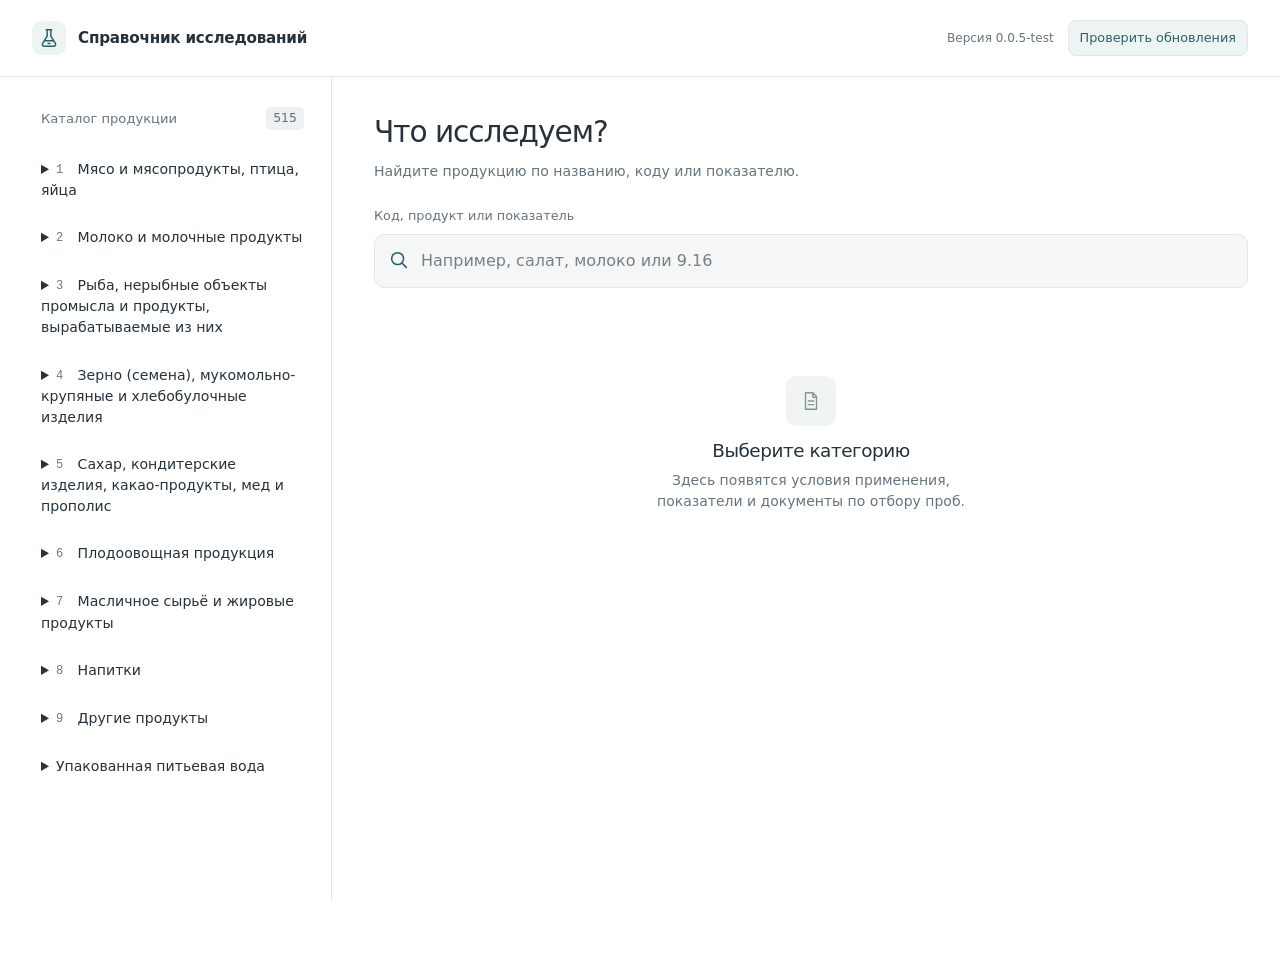
==== docs/desktop/index.html @ 7d7afeec "Опубликовать веб-версию справочника для компьютера" ====
<!doctype html>
<html lang="ru">
<head>
  <meta charset="utf-8">
  <meta name="viewport" content="width=device-width, initial-scale=1">
  <title>Справочник исследований</title>
</head>
<body>
  <p id="opening" role="status">Загружаем справочник…</p>
  <button id="retry" type="button" hidden>Повторить загрузку</button>
  <noscript>Для открытия справочника включите JavaScript.</noscript>
  <script>
(() => {
"use strict";

const desktopManifest = new URL("version.json", location.href);
const desktopStateKey = "research-directory:desktop:" + location.pathname;

async function fetchDesktopRelease(manifest = desktopManifest) {
  const response = await fetch(manifest, { cache: "no-store", signal: AbortSignal.timeout(15000) });
  if (!response.ok) throw new Error("Не удалось получить номер версии");
  const release = await response.json();
  if (!Number.isSafeInteger(release.release) || release.release < 1 ||
      !/^\d+\.\d+\.\d+(?:-test)?$/.test(release.version) ||
      release.file !== `research-directory-${release.version}.html.gz` ||
      !/^[a-f0-9]{64}$/.test(release.sha256)) {
    throw new Error("Неверное описание версии");
  }
  return release;
}

async function loadDesktopPage(release) {
  const response = await fetch(new URL(release.file, desktopManifest), { signal: AbortSignal.timeout(45000) });
  if (!response.ok) throw new Error("Не удалось загрузить справочник");
  const bytes = await response.arrayBuffer();
  const digest = await crypto.subtle.digest("SHA-256", bytes);
  const hash = Array.from(new Uint8Array(digest), byte => byte.toString(16).padStart(2, "0")).join("");
  if (hash !== release.sha256) throw new Error("Контрольная сумма не совпала");
  const stream = new Blob([bytes]).stream().pipeThrough(new DecompressionStream("gzip"));
  return new Response(stream).text();
}

function showDesktopPage(html) {
  document.open();
  document.write(html);
  document.close();
}

function setupDesktopUpdates(currentRelease, getState, restoreState) {
  const button = document.querySelector("#check-update");
  const status = document.querySelector("#update-status");
  try {
    const saved = sessionStorage.getItem(desktopStateKey);
    if (saved) {
      sessionStorage.removeItem(desktopStateKey);
      const { query, card, version } = JSON.parse(saved);
      restoreState(query, card);
      status.textContent = `Обновлено до версии ${version}.`;
    }
  } catch {
    // The catalog remains usable when the browser blocks session storage.
  }

  button.addEventListener("click", async () => {
    button.disabled = true;
    status.textContent = "Проверяем обновления…";
    let html;
    let version;
    try {
      const release = await fetchDesktopRelease();
      if (release.release <= currentRelease) {
        status.textContent = "Установлена актуальная версия.";
        return;
      }
      status.textContent = `Загружаем версию ${release.version}…`;
      html = await loadDesktopPage(release);
      version = release.version;
    } catch {
      status.textContent = "Обновление не загрузилось. Открытый справочник доступен. Попробуйте ещё раз.";
      return;
    } finally {
      button.disabled = false;
    }

    try {
      sessionStorage.setItem(desktopStateKey, JSON.stringify({ ...getState(), version }));
    } catch {
      // Updating is still possible without restoring the search state.
    }
    showDesktopPage(html);
  });
}

async function openDirectory() {
  const status = document.querySelector("#opening");
  const retry = document.querySelector("#retry");
  retry.hidden = true;
  status.textContent = "Загружаем справочник…";
  try {
    const params = new URL(location.href).searchParams;
    const manifest = params.has("test-baseline") ? new URL("baseline.json", desktopManifest) : desktopManifest;
    showDesktopPage(await loadDesktopPage(await fetchDesktopRelease(manifest)));
  } catch {
    status.textContent = "Справочник не загрузился. Проверьте интернет и повторите попытку.";
    retry.hidden = false;
  }
}
document.querySelector("#retry").addEventListener("click", openDirectory);
openDirectory();
})();
  </script>
</body>
</html>
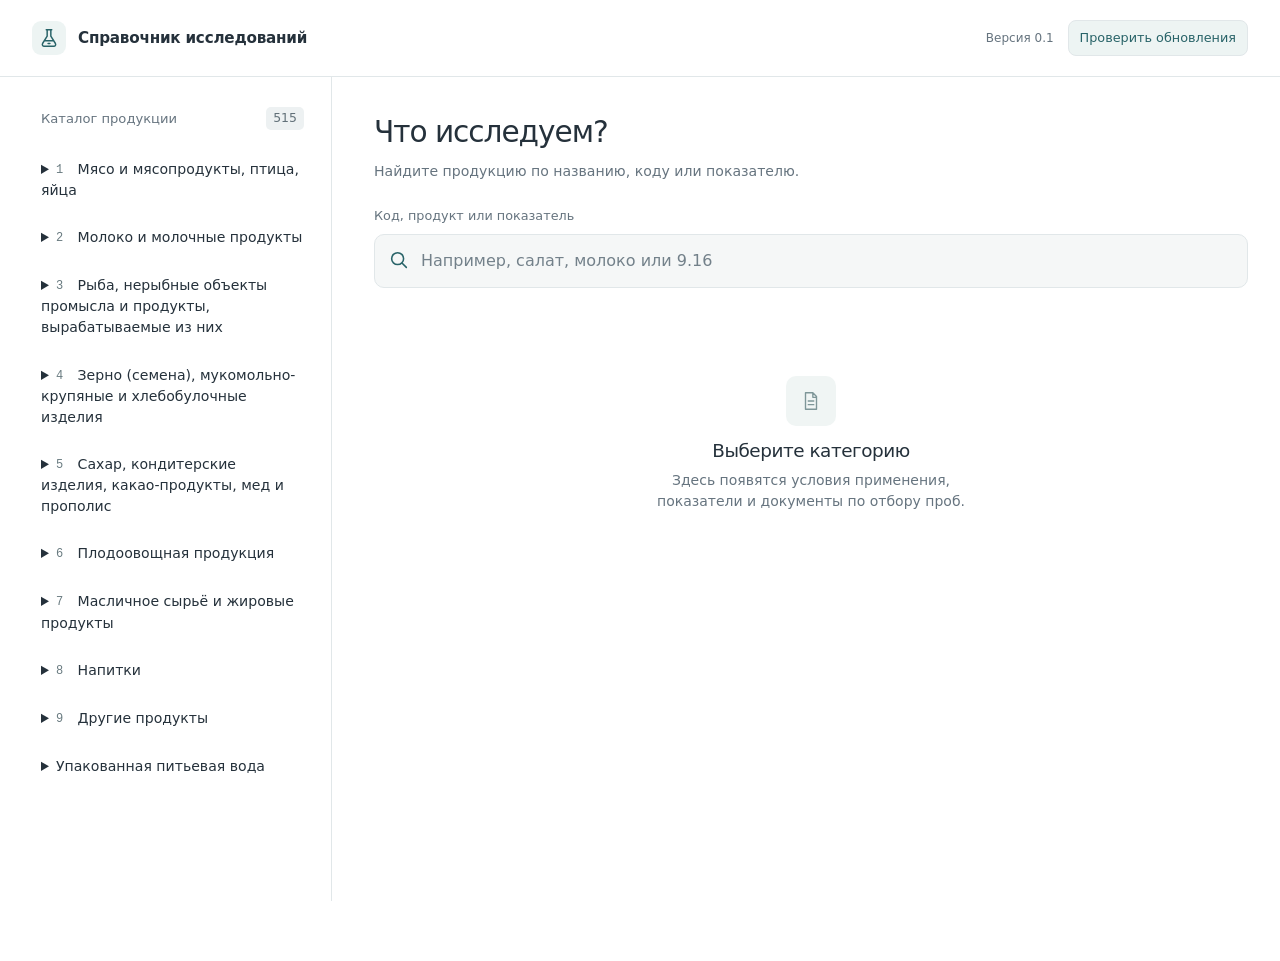
==== commit c4408071: "Опубликовать справочник исследований 0.1" ====
--- a/docs/desktop/index.html
+++ b/docs/desktop/index.html
@@ -21,7 +21,7 @@
   if (!response.ok) throw new Error("Не удалось получить номер версии");
   const release = await response.json();
   if (!Number.isSafeInteger(release.release) || release.release < 1 ||
-      !/^\d+\.\d+\.\d+(?:-test)?$/.test(release.version) ||
+      !/^\d+\.\d+(?:\.\d+)?(?:-test)?$/.test(release.version) ||
       release.file !== `research-directory-${release.version}.html.gz` ||
       !/^[a-f0-9]{64}$/.test(release.sha256)) {
     throw new Error("Неверное описание версии");
